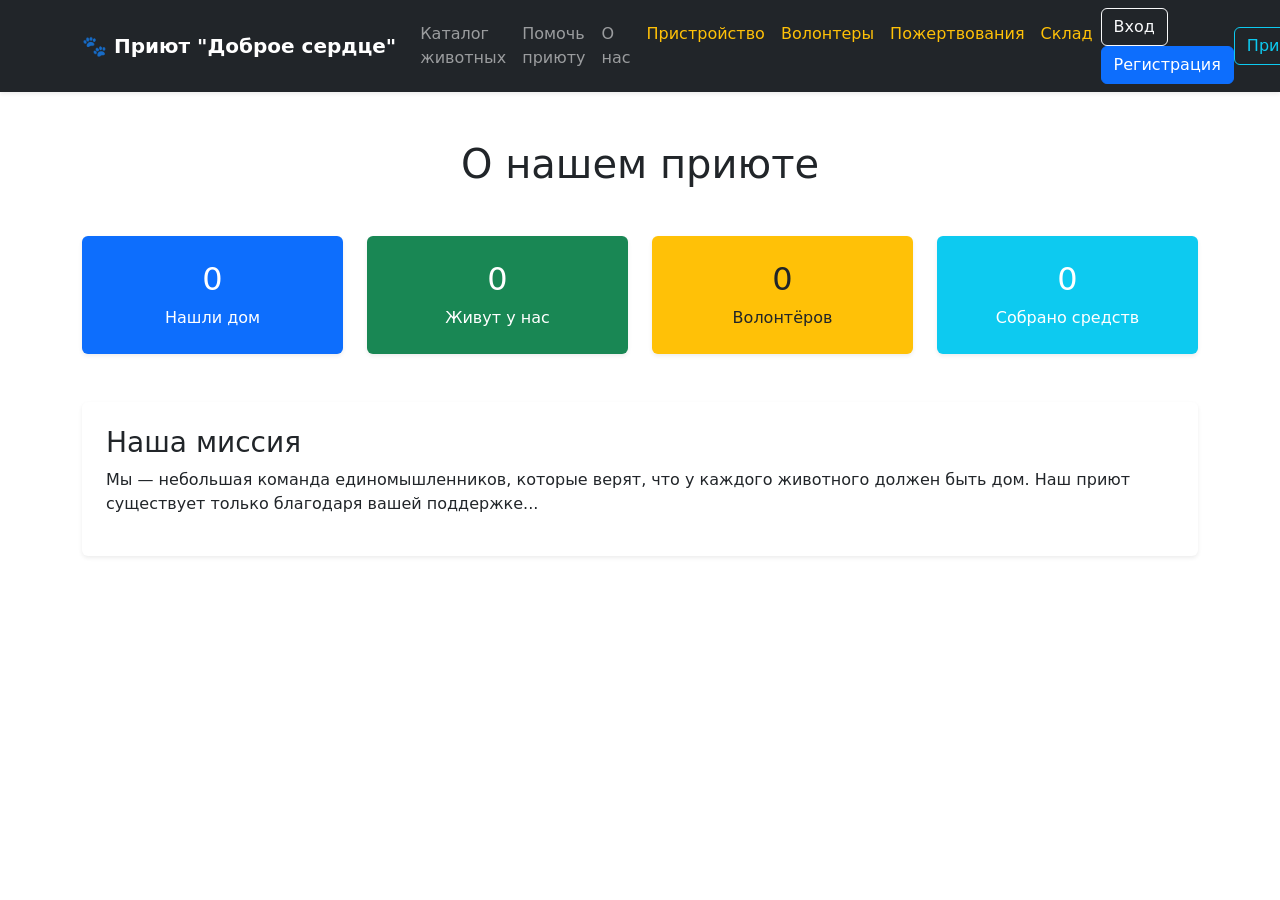
==== src/main/resources/templates/about.html @ b43a495e "first commit" ====
<!DOCTYPE html>
<html xmlns:th="http://www.thymeleaf.org">
<head>
    <meta charset="UTF-8">
    <title>О нас</title>
    <link href="https://cdn.jsdelivr.net/npm/bootstrap@5.3.0/dist/css/bootstrap.min.css" rel="stylesheet">
</head>
<body>

<nav class="navbar navbar-expand-lg navbar-dark bg-dark shadow-sm">
    <div class="container">
        <a class="navbar-brand fw-bold" href="/">🐾 Приют "Доброе сердце"</a>
        <button class="navbar-toggler" type="button" data-bs-toggle="collapse" data-bs-target="#navbarNav">
            <span class="navbar-toggler-icon"></span>
        </button>

        <div class="collapse navbar-collapse" id="navbarNav">
            <ul class="navbar-nav me-auto">
                <li class="nav-item">
                    <a class="nav-link" href="/catalog">Каталог животных</a>
                </li>
                <li class="nav-item">
                    <a class="nav-link" href="/help">Помочь приюту</a>
                </li>
                <li class="nav-item">
                    <a class="nav-link" href="/about">О нас</a>
                </li>
                <li class="nav-item" th:if="${#authorization.expression('hasRole(''ADMIN'')')}">
                    <a class="nav-link text-warning" href="/admin/requests">Пристройство</a>
                </li>
                <li class="nav-item" th:if="${#authorization.expression('hasRole(''ADMIN'')')}">
                    <a class="nav-link text-warning" href="/admin/volunteers">Волонтеры</a>
                </li>
                <li class="nav-item" th:if="${#authorization.expression('hasRole(''ADMIN'')')}">
                    <a class="nav-link text-warning" href="/admin/donations">Пожертвования</a>
                </li>
                <li class="nav-item" th:if="${#authorization.expression('hasRole(''ADMIN'')')}">
                    <a class="nav-link text-warning" href="/admin/supplies">Склад</a>
                </li>
            </ul>

            <div class="d-flex align-items-center">
                <div th:unless="${#authorization.expression('isAuthenticated()')}">
                    <a href="/login" class="btn btn-outline-light me-2">Вход</a>
                    <a href="/register" class="btn btn-primary">Регистрация</a>
                </div>

                <div th:if="${#authorization.expression('isAuthenticated()')}" class="dropdown">
                    <button class="btn btn-outline-info dropdown-toggle" type="button" id="userMenu" data-bs-toggle="dropdown">
                        Привет, <span th:text="${userName}">Имя</span>!
                    </button>
                    <ul class="dropdown-menu dropdown-menu-end">
                        <li><a class="dropdown-content ms-3" href="/profile" style="text-decoration: none; color: black;">Мой профиль</a></li>
                        <li><hr class="dropdown-divider"></li>
                        <li>
                            <form th:action="@{/logout}" method="post">
                                <button type="submit" class="dropdown-item text-danger">Выйти</button>
                            </form>
                        </li>
                    </ul>
                </div>
            </div>
        </div>
    </div>
</nav>

<div class="container mt-5">
    <h1 class="text-center mb-5">О нашем приюте</h1>

    <div class="row g-4 text-center">
        <div class="col-md-3">
            <div class="card shadow-sm border-0 bg-primary text-white p-4">
                <h2 th:text="${adoptedCount}">0</h2>
                <p class="mb-0">Нашли дом</p>
            </div>
        </div>
        <div class="col-md-3">
            <div class="card shadow-sm border-0 bg-success text-white p-4">
                <h2 th:text="${inShelterCount}">0</h2>
                <p class="mb-0">Живут у нас</p>
            </div>
        </div>
        <div class="col-md-3">
            <div class="card shadow-sm border-0 bg-warning text-dark p-4">
                <h2 th:text="${volunteersCount}">0</h2>
                <p class="mb-0">Волонтёров</p>
            </div>
        </div>
        <div class="col-md-3">
            <div class="card shadow-sm border-0 bg-info text-white p-4">
                <h2 th:text="${#numbers.formatDecimal(totalDonations, 1, 0) + ' ₽'}">0</h2>
                <p class="mb-0">Собрано средств</p>
            </div>
        </div>
    </div>

    <div class="mt-5 p-4 bg-white rounded shadow-sm">
        <h3>Наша миссия</h3>
        <p>Мы — небольшая команда единомышленников, которые верят, что у каждого животного должен быть дом. Наш приют существует только благодаря вашей поддержке...</p>
    </div>
</div>
<script src="https://cdn.jsdelivr.net/npm/bootstrap@5.3.0/dist/js/bootstrap.bundle.min.js"></script>
</body>
</html>
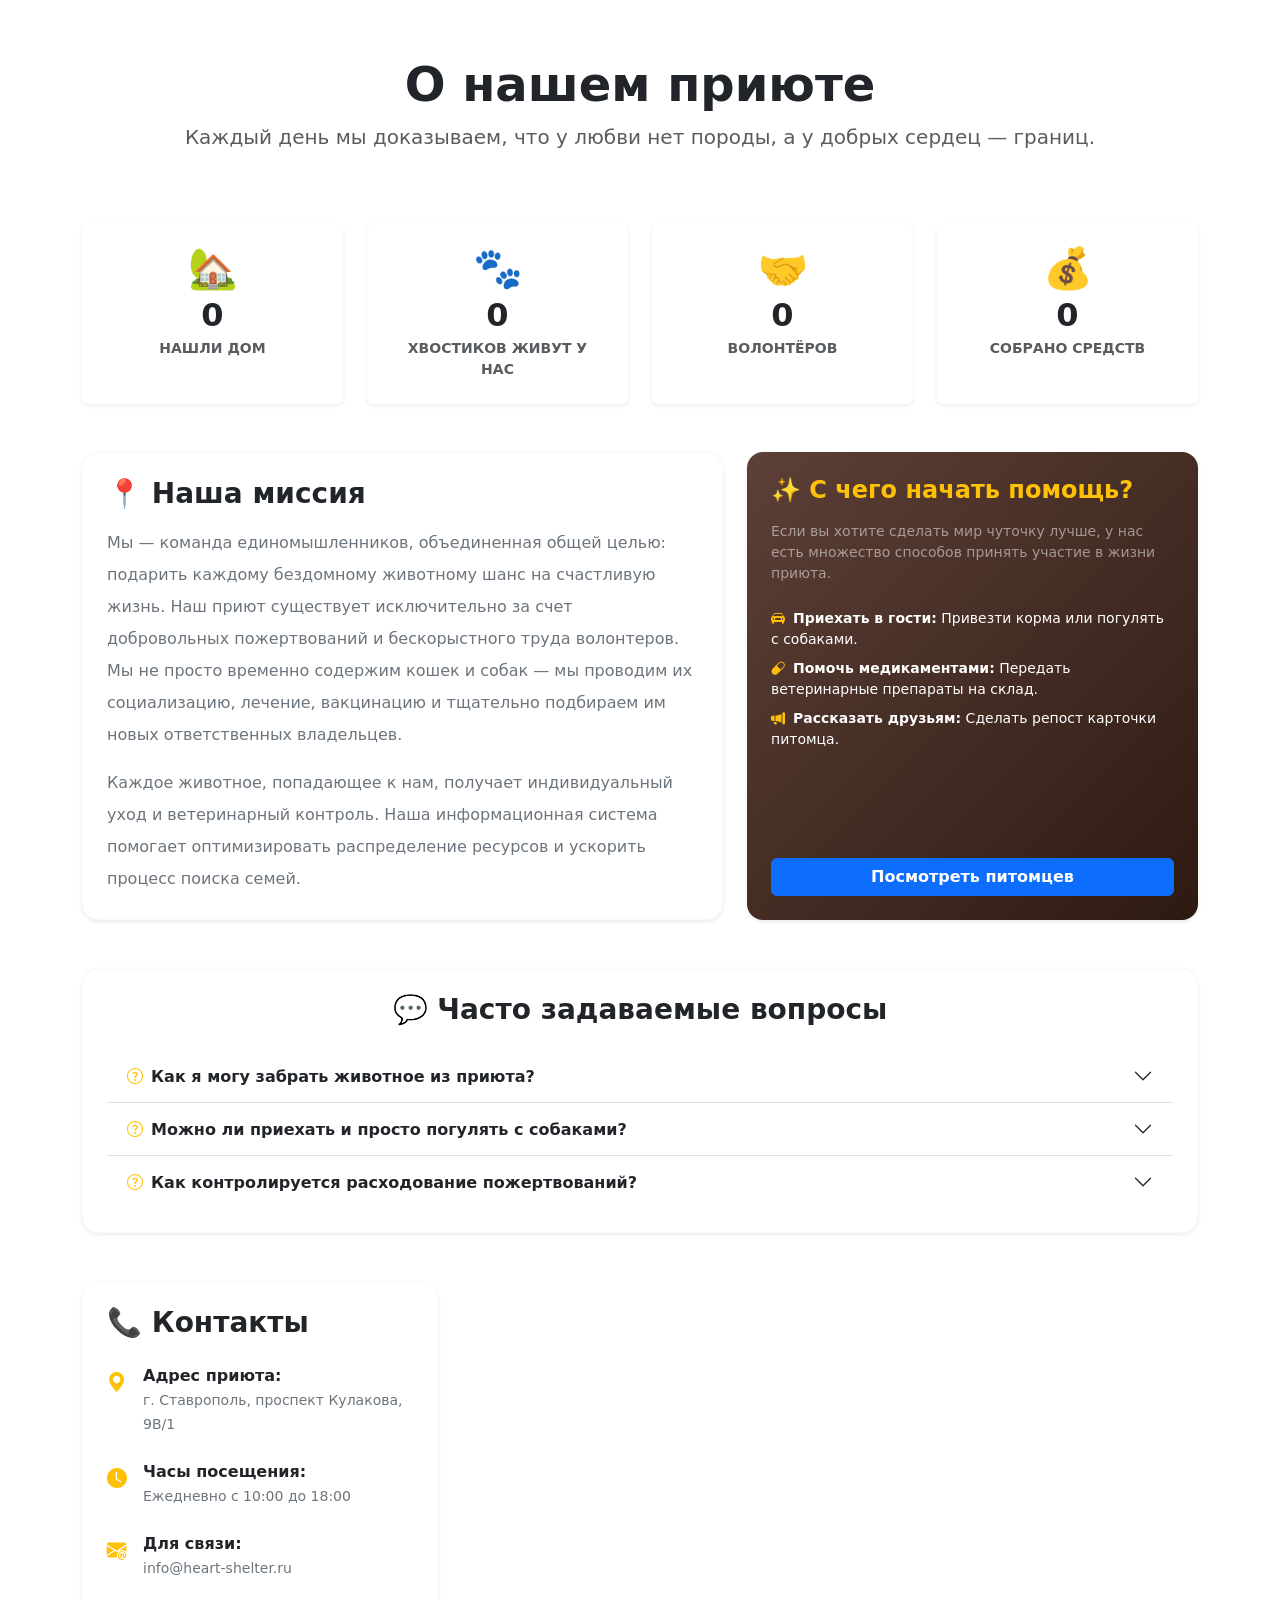
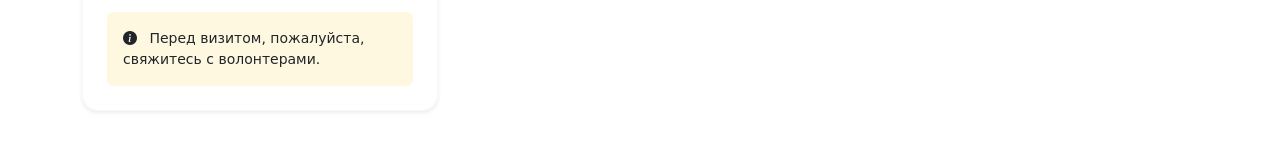
==== commit 28840f1d: "feat: implement shelter application logic and project setup" ====
--- a/src/main/resources/templates/about.html
+++ b/src/main/resources/templates/about.html
@@ -2,104 +2,206 @@
 <html xmlns:th="http://www.thymeleaf.org">
 <head>
     <meta charset="UTF-8">
-    <title>О нас</title>
+    <title>О нас — Приют "Доброе сердце"</title>
     <link href="https://cdn.jsdelivr.net/npm/bootstrap@5.3.0/dist/css/bootstrap.min.css" rel="stylesheet">
+    <link rel="stylesheet" href="https://cdn.jsdelivr.net/npm/bootstrap-icons@1.11.3/font/bootstrap-icons.min.css">
+    <!-- Подключаем общие внешние стили -->
+    <link rel="stylesheet" th:href="@{/css/style.css}">
+
+    <!-- API Яндекс.Карт -->
+    <script src="https://api-maps.yandex.ru/2.1/?lang=ru_RU" type="text/javascript"></script>
 </head>
 <body>
 
-<nav class="navbar navbar-expand-lg navbar-dark bg-dark shadow-sm">
-    <div class="container">
-        <a class="navbar-brand fw-bold" href="/">🐾 Приют "Доброе сердце"</a>
-        <button class="navbar-toggler" type="button" data-bs-toggle="collapse" data-bs-target="#navbarNav">
-            <span class="navbar-toggler-icon"></span>
-        </button>
-
-        <div class="collapse navbar-collapse" id="navbarNav">
-            <ul class="navbar-nav me-auto">
-                <li class="nav-item">
-                    <a class="nav-link" href="/catalog">Каталог животных</a>
-                </li>
-                <li class="nav-item">
-                    <a class="nav-link" href="/help">Помочь приюту</a>
-                </li>
-                <li class="nav-item">
-                    <a class="nav-link" href="/about">О нас</a>
-                </li>
-                <li class="nav-item" th:if="${#authorization.expression('hasRole(''ADMIN'')')}">
-                    <a class="nav-link text-warning" href="/admin/requests">Пристройство</a>
-                </li>
-                <li class="nav-item" th:if="${#authorization.expression('hasRole(''ADMIN'')')}">
-                    <a class="nav-link text-warning" href="/admin/volunteers">Волонтеры</a>
-                </li>
-                <li class="nav-item" th:if="${#authorization.expression('hasRole(''ADMIN'')')}">
-                    <a class="nav-link text-warning" href="/admin/donations">Пожертвования</a>
-                </li>
-                <li class="nav-item" th:if="${#authorization.expression('hasRole(''ADMIN'')')}">
-                    <a class="nav-link text-warning" href="/admin/supplies">Склад</a>
-                </li>
-            </ul>
-
-            <div class="d-flex align-items-center">
-                <div th:unless="${#authorization.expression('isAuthenticated()')}">
-                    <a href="/login" class="btn btn-outline-light me-2">Вход</a>
-                    <a href="/register" class="btn btn-primary">Регистрация</a>
-                </div>
-
-                <div th:if="${#authorization.expression('isAuthenticated()')}" class="dropdown">
-                    <button class="btn btn-outline-info dropdown-toggle" type="button" id="userMenu" data-bs-toggle="dropdown">
-                        Привет, <span th:text="${userName}">Имя</span>!
+<!-- Подключаем шапку из общего файла фрагментов -->
+<div th:replace="~{fragments :: navbar}"></div>
+
+<div class="container mt-5 mb-5">
+
+    <div class="text-center mb-5 py-2">
+        <h1 class="display-5 fw-bold text-dark">О нашем приюте</h1>
+        <p class="lead text-muted">Каждый день мы доказываем, что у любви нет породы, а у добрых сердец — границ.</p>
+    </div>
+
+    <!-- Блок счетчиков (Метрики) -->
+    <div class="row g-4 text-center mb-5">
+        <div class="col-md-3">
+            <div class="card stat-card shadow-sm border-0 bg-stat-home p-4 h-100">
+                <div class="fs-1 mb-2" style="line-height: 1;">🏡</div>
+                <h2 class="fw-bold m-0" th:text="${adoptedCount}">0</h2>
+                <p class="mb-0 text-muted text-uppercase small fw-bold mt-1">Нашли дом</p>
+            </div>
+        </div>
+
+        <div class="col-md-3">
+            <div class="card stat-card shadow-sm border-0 bg-stat-pets p-4 h-100">
+                <div class="fs-1 mb-2" style="line-height: 1;">🐾</div>
+                <h2 class="fw-bold m-0" th:text="${inShelterCount}">0</h2>
+                <p class="mb-0 text-muted text-uppercase small fw-bold mt-1">Хвостиков живут у нас</p>
+            </div>
+        </div>
+
+        <div class="col-md-3">
+            <div class="card stat-card shadow-sm border-0 bg-stat-vols p-4 h-100">
+                <div class="fs-1 mb-2" style="line-height: 1;">🤝</div>
+                <h2 class="fw-bold m-0" th:text="${volunteersCount}">0</h2>
+                <p class="mb-0 text-muted text-uppercase small fw-bold mt-1">Волонтёров</p>
+            </div>
+        </div>
+
+        <div class="col-md-3">
+            <div class="card stat-card shadow-sm border-0 bg-stat-money p-4 h-100">
+                <div class="fs-1 mb-2" style="line-height: 1;">💰</div>
+                <h2 class="fw-bold m-0" th:text="${#numbers.formatDecimal(totalDonations, 1, 0) + ' ₽'}">0</h2>
+                <p class="mb-0 text-muted text-uppercase small fw-bold mt-1">Собрано средств</p>
+            </div>
+        </div>
+    </div>
+
+    <!-- Миссия и Инструкция быстрого старта -->
+    <div class="row g-4 mb-5">
+        <div class="col-lg-7">
+            <div class="p-4 bg-white rounded-4 shadow-sm h-100 border border-light">
+                <h3 class="fw-bold text-dark mb-3">📍 Наша миссия</h3>
+                <p class="text-secondary lh-lg">Мы — команда единомышленников, объединенная общей целью: подарить каждому бездомному животному шанс на счастливую жизнь. Наш приют существует исключительно за счет добровольных пожертвований и бескорыстного труда волонтеров. Мы не просто временно содержим кошек и собак — мы проводим их социализацию, лечение, вакцинацию и тщательно подбираем им новых ответственных владельцев.</p>
+                <p class="text-secondary lh-lg mb-0">Каждое животное, попадающее к нам, получает индивидуальный уход и ветеринарный контроль. Наша информационная система помогает оптимизировать распределение ресурсов и ускорить процесс поиска семей.</p>
+            </div>
+        </div>
+        <div class="col-lg-5">
+            <div class="p-4 rounded-4 shadow-sm h-100 d-flex flex-column justify-content-center align-items-start" style="background: linear-gradient(135deg, #5d4037 0%, #2d1a12 100%);">
+                <h4 class="fw-bold mb-3 text-warning">✨ С чего начать помощь?</h4>
+                <p class="text-white-50 small mb-4">Если вы хотите сделать мир чуточку лучше, у нас есть множество способов принять участие в жизни приюта.</p>
+
+                <div class="text-white mb-2 small"><i class="bi bi-car-front-fill text-warning me-2"></i><strong>Приехать в гости:</strong> Привезти корма или погулять с собаками.</div>
+                <div class="text-white mb-2 small"><i class="bi bi-capsule text-warning me-2"></i><strong>Помочь медикаментами:</strong> Передать ветеринарные препараты на склад.</div>
+                <div class="text-white mb-4 small"><i class="bi bi-megaphone-fill text-warning me-2"></i><strong>Рассказать друзьям:</strong> Сделать репост карточки питомца.</div>
+
+                <a href="/catalog" class="btn btn-primary fw-semibold w-100 mt-auto">Посмотреть питомцев</a>
+            </div>
+        </div>
+    </div>
+
+    <!-- Блок FAQ -->
+    <div class="mb-5 p-4 bg-white rounded-4 shadow-sm border border-light">
+        <h3 class="fw-bold text-dark mb-4 text-center">💬 Часто задаваемые вопросы</h3>
+        <div class="accordion accordion-flush" id="faqAccordion">
+            <div class="accordion-item border-bottom">
+                <h2 class="accordion-header" id="headingOne">
+                    <button class="accordion-button collapsed fw-semibold text-dark" type="button" data-bs-toggle="collapse" data-bs-target="#collapseOne">
+                        <i class="bi bi-question-circle text-warning me-2"></i> Как я могу забрать животное из приюта?
                     </button>
-                    <ul class="dropdown-menu dropdown-menu-end">
-                        <li><a class="dropdown-content ms-3" href="/profile" style="text-decoration: none; color: black;">Мой профиль</a></li>
-                        <li><hr class="dropdown-divider"></li>
-                        <li>
-                            <form th:action="@{/logout}" method="post">
-                                <button type="submit" class="dropdown-item text-danger">Выйти</button>
-                            </form>
+                </h2>
+                <div id="collapseOne" class="accordion-collapse collapse" data-bs-parent="#faqAccordion">
+                    <div class="accordion-body text-secondary lh-lg">
+                        Вам нужно перейти в наш <strong>Каталог</strong>, выбрать питомца и нажать кнопку «Забрать домой». После заполнения асинхронной формы наша команда свяжется с вами для проведения небольшого собеседования. Мы отдаем животных только по договору ответственного содержания.
+                    </div>
+                </div>
+            </div>
+            <div class="accordion-item border-bottom">
+                <h2 class="accordion-header" id="headingTwo">
+                    <button class="accordion-button collapsed fw-semibold text-dark" type="button" data-bs-toggle="collapse" data-bs-target="#collapseTwo">
+                        <i class="bi bi-question-circle text-warning me-2"></i> Можно ли приехать и просто погулять с собаками?
+                    </button>
+                </h2>
+                <div id="collapseTwo" class="accordion-collapse collapse" data-bs-parent="#faqAccordion">
+                    <div class="accordion-body text-secondary lh-lg">
+                        Да! Мы всегда рады гостям и волонтерам. Прогулки и социализация крайне важны для собак, чтобы они не отвыкали от людей. Часы посещения приюта указаны ниже под картой проезда.
+                    </div>
+                </div>
+            </div>
+            <div class="accordion-item">
+                <h2 class="accordion-header" id="headingThree">
+                    <button class="accordion-button collapsed fw-semibold text-dark" type="button" data-bs-toggle="collapse" data-bs-target="#collapseThree">
+                        <i class="bi bi-question-circle text-warning me-2"></i> Как контролируется расходование пожертвований?
+                    </button>
+                </h2>
+                <div id="collapseThree" class="accordion-collapse collapse" data-bs-parent="#faqAccordion">
+                    <div class="accordion-body text-secondary lh-lg">
+                        Все поступающие средства и закупки материально-технического обеспечения строго фиксируются в нашей автоматизированной системе. Администраторы ведут учет склада (корма, медикаменты), и агрегированные данные выводятся на главной странице для обеспечения полной прозрачности.
+                    </div>
+                </div>
+            </div>
+        </div>
+    </div>
+
+    <!-- Блок контактов и Яндекс.Карты -->
+    <div class="row g-4">
+        <div class="col-lg-4">
+            <div class="p-4 bg-white rounded-4 shadow-sm h-100 d-flex flex-column justify-content-between border border-light">
+                <div>
+                    <h3 class="fw-bold text-dark mb-4">📞 Контакты</h3>
+                    <ul class="list-unstyled m-0">
+                        <li class="mb-4">
+                            <div class="d-flex align-items-start">
+                                <i class="bi bi-geo-alt-fill text-warning fs-5 me-3 mt-1"></i>
+                                <div>
+                                    <strong class="text-dark">Адрес приюта:</strong><br>
+                                    <span class="text-secondary small">г. Ставрополь, проспект Кулакова, 9В/1</span>
+                                </div>
+                            </div>
+                        </li>
+                        <li class="mb-4">
+                            <div class="d-flex align-items-start">
+                                <i class="bi bi-clock-fill text-warning fs-5 me-3 mt-1"></i>
+                                <div>
+                                    <strong class="text-dark">Часы посещения:</strong><br>
+                                    <span class="text-secondary small">Ежедневно с 10:00 до 18:00</span>
+                                </div>
+                            </div>
+                        </li>
+                        <li class="mb-3">
+                            <div class="d-flex align-items-start">
+                                <i class="bi bi-envelope-at-fill text-warning fs-5 me-3 mt-1"></i>
+                                <div>
+                                    <strong class="text-dark">Для связи:</strong><br>
+                                    <span class="text-secondary small">info@heart-shelter.ru</span>
+                                </div>
+                            </div>
                         </li>
                     </ul>
                 </div>
-            </div>
-        </div>
-    </div>
-</nav>
-
-<div class="container mt-5">
-    <h1 class="text-center mb-5">О нашем приюте</h1>
-
-    <div class="row g-4 text-center">
-        <div class="col-md-3">
-            <div class="card shadow-sm border-0 bg-primary text-white p-4">
-                <h2 th:text="${adoptedCount}">0</h2>
-                <p class="mb-0">Нашли дом</p>
-            </div>
-        </div>
-        <div class="col-md-3">
-            <div class="card shadow-sm border-0 bg-success text-white p-4">
-                <h2 th:text="${inShelterCount}">0</h2>
-                <p class="mb-0">Живут у нас</p>
-            </div>
-        </div>
-        <div class="col-md-3">
-            <div class="card shadow-sm border-0 bg-warning text-dark p-4">
-                <h2 th:text="${volunteersCount}">0</h2>
-                <p class="mb-0">Волонтёров</p>
-            </div>
-        </div>
-        <div class="col-md-3">
-            <div class="card shadow-sm border-0 bg-info text-white p-4">
-                <h2 th:text="${#numbers.formatDecimal(totalDonations, 1, 0) + ' ₽'}">0</h2>
-                <p class="mb-0">Собрано средств</p>
-            </div>
-        </div>
-    </div>
-
-    <div class="mt-5 p-4 bg-white rounded shadow-sm">
-        <h3>Наша миссия</h3>
-        <p>Мы — небольшая команда единомышленников, которые верят, что у каждого животного должен быть дом. Наш приют существует только благодаря вашей поддержке...</p>
-    </div>
+                <div class="alert alert-warning border-0 mb-0 py-2.5 small fw-medium text-dark mt-3" style="background-color: #fff8e1;" role="alert">
+                    <i class="bi bi-info-circle-fill me-2"></i> Перед визитом, пожалуйста, свяжитесь с волонтерами.
+                </div>
+            </div>
+        </div>
+
+        <div class="col-lg-8">
+            <!-- Контейнер интерактивной карты -->
+            <div id="map"></div>
+        </div>
+    </div>
+
 </div>
+
+<!-- Подключаем подвал из общего файла фрагментов -->
+<div th:replace="~{fragments :: footer}"></div>
+
 <script src="https://cdn.jsdelivr.net/npm/bootstrap@5.3.0/dist/js/bootstrap.bundle.min.js"></script>
+
+<!-- Скрипт инициализации карты (остался без изменений, так как настроен корректно) -->
+<script type="text/javascript">
+    ymaps.ready(init);
+    function init(){
+        var shelterCoords = [45.051921, 41.911855];
+
+        var myMap = new ymaps.Map("map", {
+            center: shelterCoords,
+            zoom: 16,
+            controls: ['zoomControl', 'fullscreenControl']
+        });
+
+        var myPlacemark = new ymaps.Placemark(shelterCoords, {
+            hintContent: 'Приют "Доброе сердце"',
+            balloonContentHeader: '🐾 Приют "Доброе сердце"',
+            balloonContentBody: 'Ждем вас в гости! Часы работы: 10:00 - 18:00. Привозите вкусняшки для питомцев!',
+            balloonContentFooter: 'г. Ставрополь, просп. Кулакова, 9В/1'
+        }, {
+            preset: 'islands#violetDogIcon'
+        });
+
+        myMap.geoObjects.add(myPlacemark);
+    }
+</script>
 </body>
-</html>
-
+</html>
